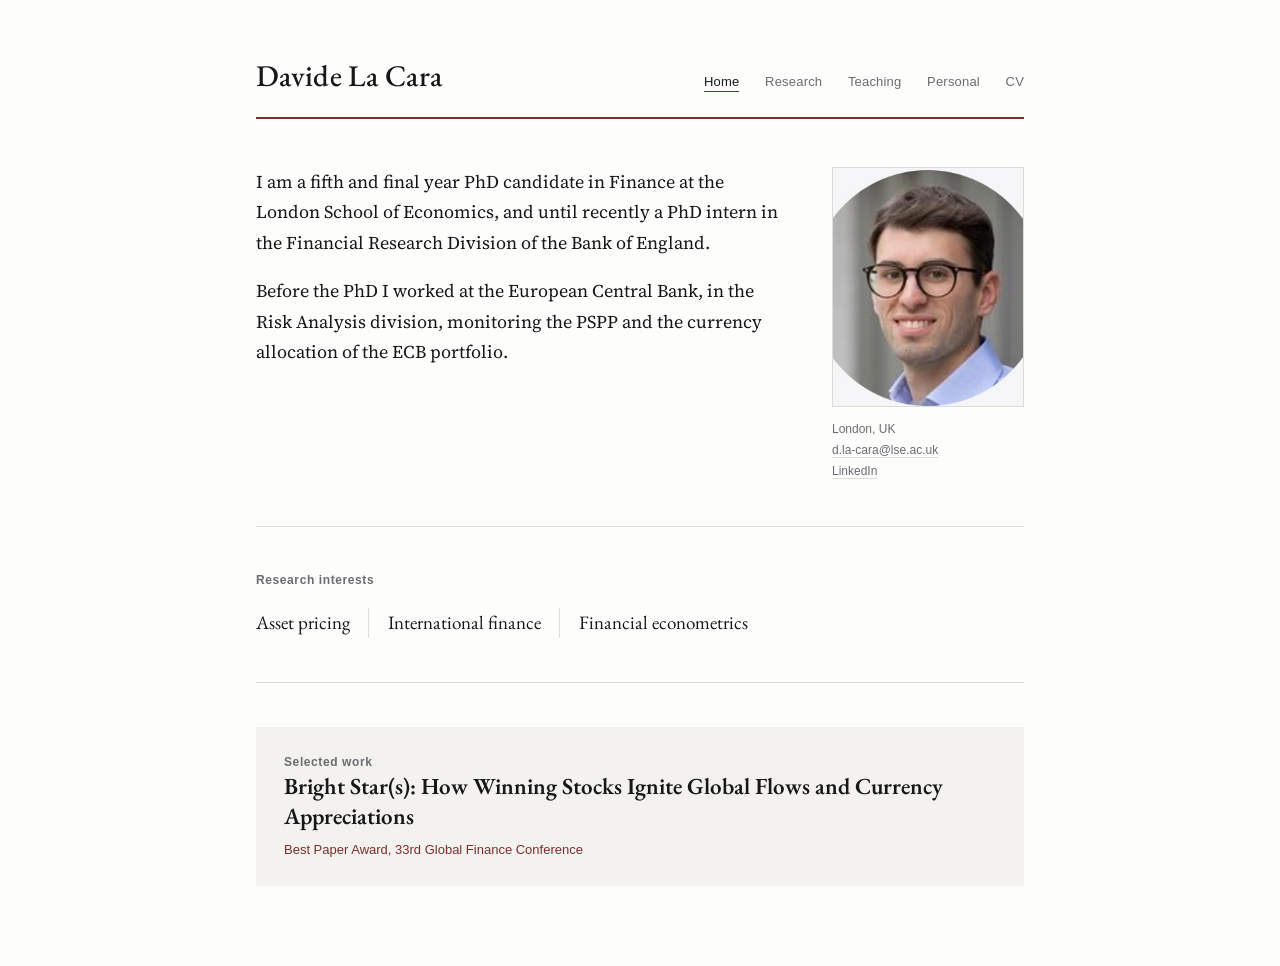
==== index.html @ de154323 "Add files via upload" ====
<!DOCTYPE html>
<html lang="en">
<head>
<meta charset="utf-8">
<meta name="viewport" content="width=device-width, initial-scale=1">
<title>Davide La Cara</title>
<meta name="description" content="Davide La Cara — PhD candidate in Finance at the London School of Economics.">
<link rel="preconnect" href="https://fonts.googleapis.com">
<link rel="preconnect" href="https://fonts.gstatic.com" crossorigin>
<link href="https://fonts.googleapis.com/css2?family=EB+Garamond:wght@400;500;600&family=Source+Serif+4:opsz,wght@8..60,400;8..60,600&display=swap" rel="stylesheet">
<link rel="stylesheet" href="style.css">
</head>
<body>

<header class="masthead">
  <div class="wrap">
    <div class="masthead-inner">
      <p class="wordmark"><a href="index.html">Davide La Cara</a></p>
      <nav>
        <ul>
          <li><a href="index.html" aria-current="page">Home</a></li>
          <li><a href="research.html">Research</a></li>
          <li><a href="teaching.html">Teaching</a></li>
          <li><a href="personal.html">Personal</a></li>
          <li><a href="cv.pdf">CV</a></li>
        </ul>
      </nav>
    </div>
  </div>
</header>

<main class="wrap content">

  <div class="lead">
    <div class="lead-text">
      <p>I am a fifth and final year PhD candidate in Finance at the London School
      of Economics, and until recently a PhD intern in the Financial Research
      Division of the Bank of England.</p>

      <p>Before the PhD I worked at the European Central Bank, in the Risk Analysis
      division, monitoring the PSPP and the currency allocation of the ECB portfolio.</p>
    </div>

    <figure class="portrait">
      <img src="photo.jpg" alt="Davide La Cara">
      <figcaption>
        London, UK<br>
        <a href="mailto:d.la-cara@lse.ac.uk">d.la-cara@lse.ac.uk</a><br>
        <a href="https://www.linkedin.com/in/davide-la-cara-aa39041b1/">LinkedIn</a>
      </figcaption>
    </figure>
  </div>

  <hr class="divider">

  <section class="interests">
    <p class="band">Research interests</p>
    <ul>
      <li>Asset pricing</li>
      <li>International finance</li>
      <li>Financial econometrics</li>
    </ul>
  </section>

  <hr class="divider">

  <section class="selected">
    <p class="band">Selected work</p>
    <h3><a href="research.html">Bright Star(s): How Winning Stocks Ignite Global Flows and Currency Appreciations</a></h3>
    <p class="laurel">Best Paper Award, 33rd Global Finance Conference</p>
  </section>
</main>

</body>
</html>
---- style.css ----
/* ============================================================
   Davide La Cara — personal site
   ============================================================ */

:root {
  --paper:   #fdfdfc;
  --tint:    #f3f2ee;
  --ink:     #17171a;
  --muted:   #6b6b73;
  --rule:    #dedcd6;
  --accent:  #7a2e2e;

  --display: "EB Garamond", Georgia, serif;
  --body:    "Source Serif 4", Georgia, serif;
  --sans:    ui-sans-serif, -apple-system, "Segoe UI", Helvetica, Arial, sans-serif;
}

*, *::before, *::after { box-sizing: border-box; }
html { -webkit-text-size-adjust: 100%; }

body {
  margin: 0;
  background: var(--paper);
  color: var(--ink);
  font-family: var(--body);
  font-size: 1.0625rem;
  line-height: 1.62;
}

/* Horizontal padding only — never the shorthand, or it wipes out
   the vertical padding set on the elements that use this class. */
.wrap {
  max-width: 52rem;
  margin: 0 auto;
  padding-left: 2rem;
  padding-right: 2rem;
}

/* ---------- masthead --------------------------------------- */

.masthead { padding-top: 3.25rem; }

.masthead-inner {
  display: flex;
  align-items: baseline;
  justify-content: space-between;
  gap: 1.5rem 2.5rem;
  flex-wrap: wrap;
  padding-bottom: 1rem;
  border-bottom: 2px solid var(--accent);
}

.wordmark {
  font-family: var(--display);
  font-size: 1.875rem;
  font-weight: 500;
  letter-spacing: 0.01em;
  margin: 0;
}

.wordmark a { color: inherit; text-decoration: none; border: 0; }

.masthead nav ul {
  display: flex;
  gap: 1.6rem;
  list-style: none;
  margin: 0;
  padding: 0;
}

.masthead nav a {
  font-family: var(--sans);
  font-size: 0.8125rem;
  letter-spacing: 0.015em;
  color: var(--muted);
  text-decoration: none;
  border: 0;
  padding-bottom: 2px;
}

.masthead nav a:hover { color: var(--ink); }
.masthead nav a[aria-current="page"] { color: var(--ink); border-bottom: 1px solid var(--accent); }

/* ---------- generic ---------------------------------------- */

.content { padding-top: 3rem; padding-bottom: 5rem; }

p { margin: 0 0 1.1rem; }

a { color: var(--ink); text-decoration: none; border-bottom: 1px solid var(--accent); }
a:hover { color: var(--accent); }

:focus-visible { outline: 2px solid var(--accent); outline-offset: 3px; }

.band {
  font-family: var(--sans);
  font-size: 0.75rem;
  font-weight: 600;
  letter-spacing: 0.05em;
  color: var(--muted);
  margin: 0 0 1.1rem;
}

.divider { height: 1px; background: var(--rule); border: 0; margin: 2.75rem 0; }

/* ---------- home ------------------------------------------- */

.lead {
  display: grid;
  grid-template-columns: minmax(0, 1fr) 12rem;
  gap: 2.75rem;
  align-items: start;
}

.lead-text p { font-size: 1.125rem; line-height: 1.7; }
.lead-text p:last-child { margin-bottom: 0; }

.portrait { margin: 0; }

.portrait img {
  display: block;
  width: 100%;
  aspect-ratio: 4 / 5;
  object-fit: cover;
  background: var(--tint);
  border: 1px solid var(--rule);
}

.portrait figcaption {
  font-family: var(--sans);
  font-size: 0.75rem;
  line-height: 1.75;
  color: var(--muted);
  margin-top: 0.75rem;
}

.portrait figcaption a { color: var(--muted); border-bottom-color: var(--rule); }
.portrait figcaption a:hover { color: var(--accent); border-bottom-color: var(--accent); }

.interests ul {
  display: flex;
  flex-wrap: wrap;
  list-style: none;
  margin: 0;
  padding: 0;
}

.interests li {
  font-family: var(--display);
  font-size: 1.1875rem;
  padding: 0 1.15rem;
  border-left: 1px solid var(--rule);
}

.interests li:first-child { padding-left: 0; border-left: 0; }

.selected { background: var(--tint); padding: 1.6rem 1.75rem; }

.selected h3 {
  font-family: var(--display);
  font-size: 1.4375rem;
  font-weight: 600;
  line-height: 1.3;
  margin: 0 0 0.45rem;
}

.selected h3 a { border: 0; }
.selected h3 a:hover { color: var(--accent); }
.selected p { margin: 0; }

.laurel { font-family: var(--sans); font-size: 0.8125rem; color: var(--accent); }

/* ---------- research --------------------------------------- */

.paper { padding-bottom: 2.5rem; margin-bottom: 2.5rem; border-bottom: 1px solid var(--rule); }
.paper:last-child { padding-bottom: 0; margin-bottom: 0; border-bottom: 0; }

.paper h3 {
  font-family: var(--display);
  font-size: 1.4375rem;
  font-weight: 600;
  line-height: 1.3;
  margin: 0 0 0.4rem;
}

.meta { font-family: var(--sans); font-size: 0.8125rem; color: var(--muted); margin: 0 0 0.9rem; }

.abstract { margin: 0; }

.venues {
  font-family: var(--sans);
  font-size: 0.8125rem;
  line-height: 1.65;
  color: var(--muted);
  margin: 0.9rem 0 0;
}

.venues a { color: var(--muted); border-bottom-color: var(--rule); }
.venues a:hover { color: var(--accent); border-bottom-color: var(--accent); }

.award { color: var(--accent); }

/* ---------- teaching --------------------------------------- */

.courses { margin: 0; }

.courses div {
  display: grid;
  grid-template-columns: 5rem minmax(0, 1fr);
  gap: 1.25rem;
  padding: 0.65rem 0;
  border-bottom: 1px solid var(--rule);
}

.courses div:last-child { border-bottom: 0; }

.code { font-family: var(--sans); font-size: 0.8125rem; color: var(--accent); padding-top: 0.3rem; }
.title { font-family: var(--display); font-size: 1.1875rem; }

/* ---------- personal --------------------------------------- */

.note { max-width: 36rem; font-size: 1.125rem; line-height: 1.7; }

.plate { margin: 0; max-width: 40rem; }

.plate img {
  display: block;
  width: 100%;
  aspect-ratio: 3 / 2;
  object-fit: cover;
  background: var(--tint);
  border: 1px solid var(--rule);
}

.plate figcaption {
  font-family: var(--sans);
  font-size: 0.75rem;
  color: var(--muted);
  margin-top: 0.6rem;
}

.reading { margin: 0; padding: 0; list-style: none; }
.reading li { padding: 0.75rem 0; border-bottom: 1px solid var(--rule); }
.reading li:last-child { border-bottom: 0; }
.reading .book { font-family: var(--display); font-size: 1.1875rem; line-height: 1.3; }
.reading .author { font-family: var(--sans); font-size: 0.8125rem; color: var(--muted); margin-top: 0.1rem; }

/* ---------- responsive ------------------------------------- */

@media (max-width: 44rem) {
  .wrap { padding-left: 1.25rem; padding-right: 1.25rem; }
  .masthead { padding-top: 2rem; }
  .masthead-inner { gap: 0.85rem; padding-bottom: 0.8rem; }
  .wordmark { font-size: 1.625rem; }
  .masthead nav ul { gap: 1.1rem; flex-wrap: wrap; }

  .content { padding-top: 2rem; padding-bottom: 3.5rem; }
  .divider { margin: 2rem 0; }

  .lead { grid-template-columns: 1fr; gap: 1.5rem; }
  .portrait { order: -1; max-width: 10rem; }
  .lead-text p, .note { font-size: 1.0625rem; }

  .interests ul { display: block; }
  .interests li {
    padding: 0.45rem 0;
    border-left: 0;
    border-bottom: 1px solid var(--rule);
  }
  .interests li:first-child { border-top: 1px solid var(--rule); }

  .selected { padding: 1.25rem 1.15rem; }
  .courses div { grid-template-columns: 4.25rem minmax(0, 1fr); gap: 0.9rem; }
}

@media (prefers-reduced-motion: reduce) {
  * { transition: none !important; animation: none !important; }
}
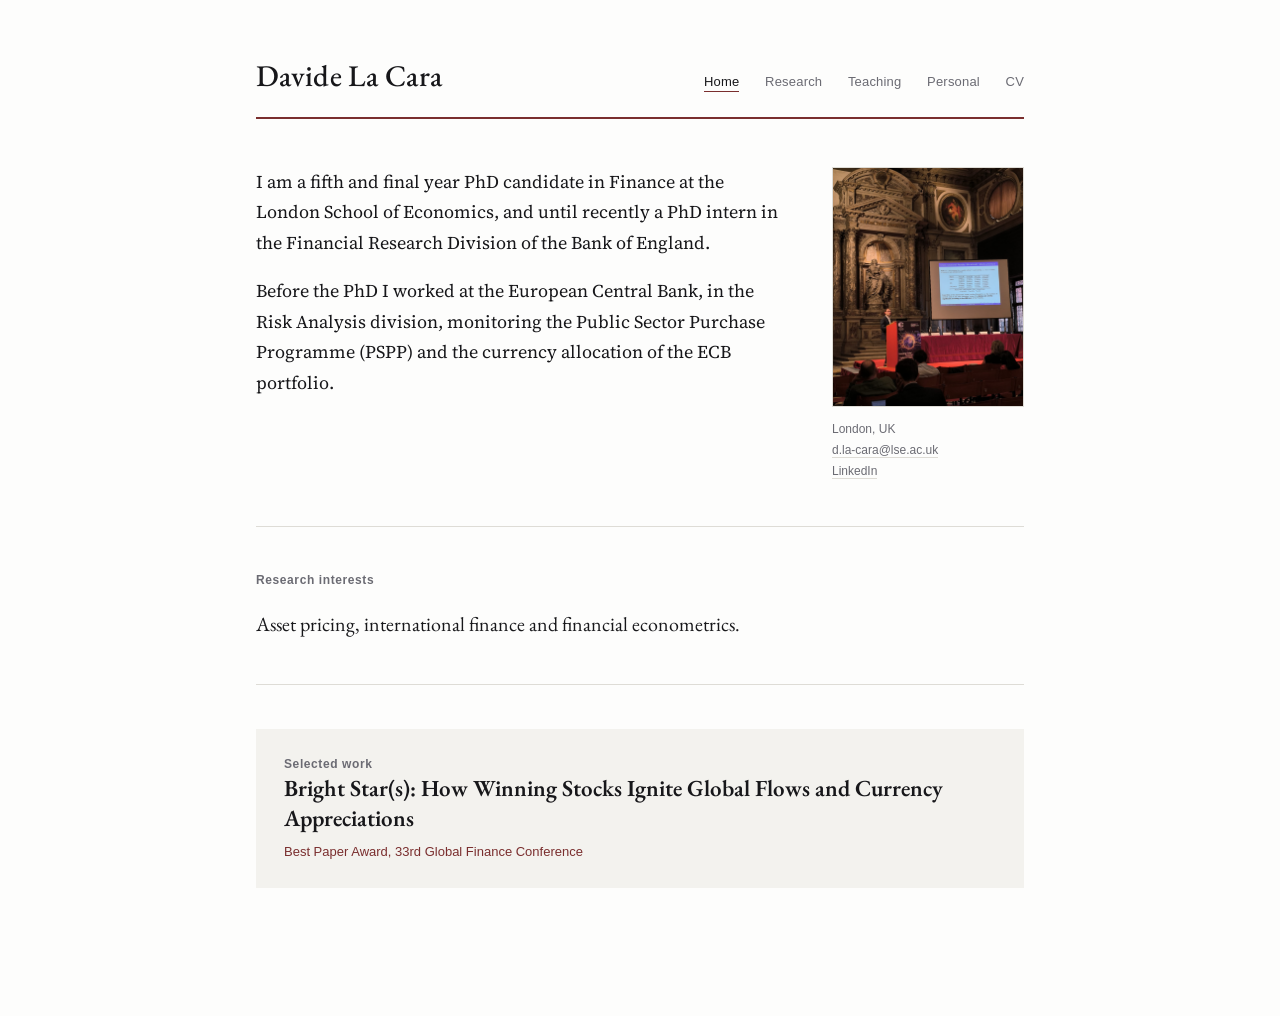
==== commit 0787cf4c: "Add files via upload" ====
--- a/index.html
+++ b/index.html
@@ -38,7 +38,8 @@
       Division of the Bank of England.</p>
 
       <p>Before the PhD I worked at the European Central Bank, in the Risk Analysis
-      division, monitoring the PSPP and the currency allocation of the ECB portfolio.</p>
+      division, monitoring the Public Sector Purchase Programme (PSPP) and the currency
+      allocation of the ECB portfolio.</p>
     </div>
 
     <figure class="portrait">
@@ -55,11 +56,7 @@
 
   <section class="interests">
     <p class="band">Research interests</p>
-    <ul>
-      <li>Asset pricing</li>
-      <li>International finance</li>
-      <li>Financial econometrics</li>
-    </ul>
+    <p class="interest-line">Asset pricing, international finance and financial econometrics.</p>
   </section>
 
   <hr class="divider">
--- a/style.css
+++ b/style.css
@@ -83,7 +83,7 @@
 
 /* ---------- generic ---------------------------------------- */
 
-.content { padding-top: 3rem; padding-bottom: 5rem; }
+.content { padding-top: 3rem; padding-bottom: 8rem; }
 
 p { margin: 0 0 1.1rem; }
 
@@ -137,22 +137,11 @@
 .portrait figcaption a { color: var(--muted); border-bottom-color: var(--rule); }
 .portrait figcaption a:hover { color: var(--accent); border-bottom-color: var(--accent); }
 
-.interests ul {
-  display: flex;
-  flex-wrap: wrap;
-  list-style: none;
-  margin: 0;
-  padding: 0;
-}
-
-.interests li {
-  font-family: var(--display);
-  font-size: 1.1875rem;
-  padding: 0 1.15rem;
-  border-left: 1px solid var(--rule);
-}
-
-.interests li:first-child { padding-left: 0; border-left: 0; }
+.interest-line {
+  font-family: var(--display);
+  font-size: 1.25rem;
+  margin: 0;
+}
 
 .selected { background: var(--tint); padding: 1.6rem 1.75rem; }
 
@@ -204,7 +193,7 @@
 
 .courses { margin: 0; }
 
-.courses div {
+.courses > div {
   display: grid;
   grid-template-columns: 5rem minmax(0, 1fr);
   gap: 1.25rem;
@@ -212,7 +201,7 @@
   border-bottom: 1px solid var(--rule);
 }
 
-.courses div:last-child { border-bottom: 0; }
+.courses > div:last-child { border-bottom: 0; }
 
 .code { font-family: var(--sans); font-size: 0.8125rem; color: var(--accent); padding-top: 0.3rem; }
 .title { font-family: var(--display); font-size: 1.1875rem; }
@@ -254,23 +243,17 @@
   .wordmark { font-size: 1.625rem; }
   .masthead nav ul { gap: 1.1rem; flex-wrap: wrap; }
 
-  .content { padding-top: 2rem; padding-bottom: 3.5rem; }
+  .content { padding-top: 2rem; padding-bottom: 6rem; }
   .divider { margin: 2rem 0; }
 
   .lead { grid-template-columns: 1fr; gap: 1.5rem; }
   .portrait { order: -1; max-width: 10rem; }
   .lead-text p, .note { font-size: 1.0625rem; }
 
-  .interests ul { display: block; }
-  .interests li {
-    padding: 0.45rem 0;
-    border-left: 0;
-    border-bottom: 1px solid var(--rule);
-  }
-  .interests li:first-child { border-top: 1px solid var(--rule); }
+  .interest-line { font-size: 1.1875rem; }
 
   .selected { padding: 1.25rem 1.15rem; }
-  .courses div { grid-template-columns: 4.25rem minmax(0, 1fr); gap: 0.9rem; }
+  .courses > div { grid-template-columns: 4.25rem minmax(0, 1fr); gap: 0.9rem; }
 }
 
 @media (prefers-reduced-motion: reduce) {
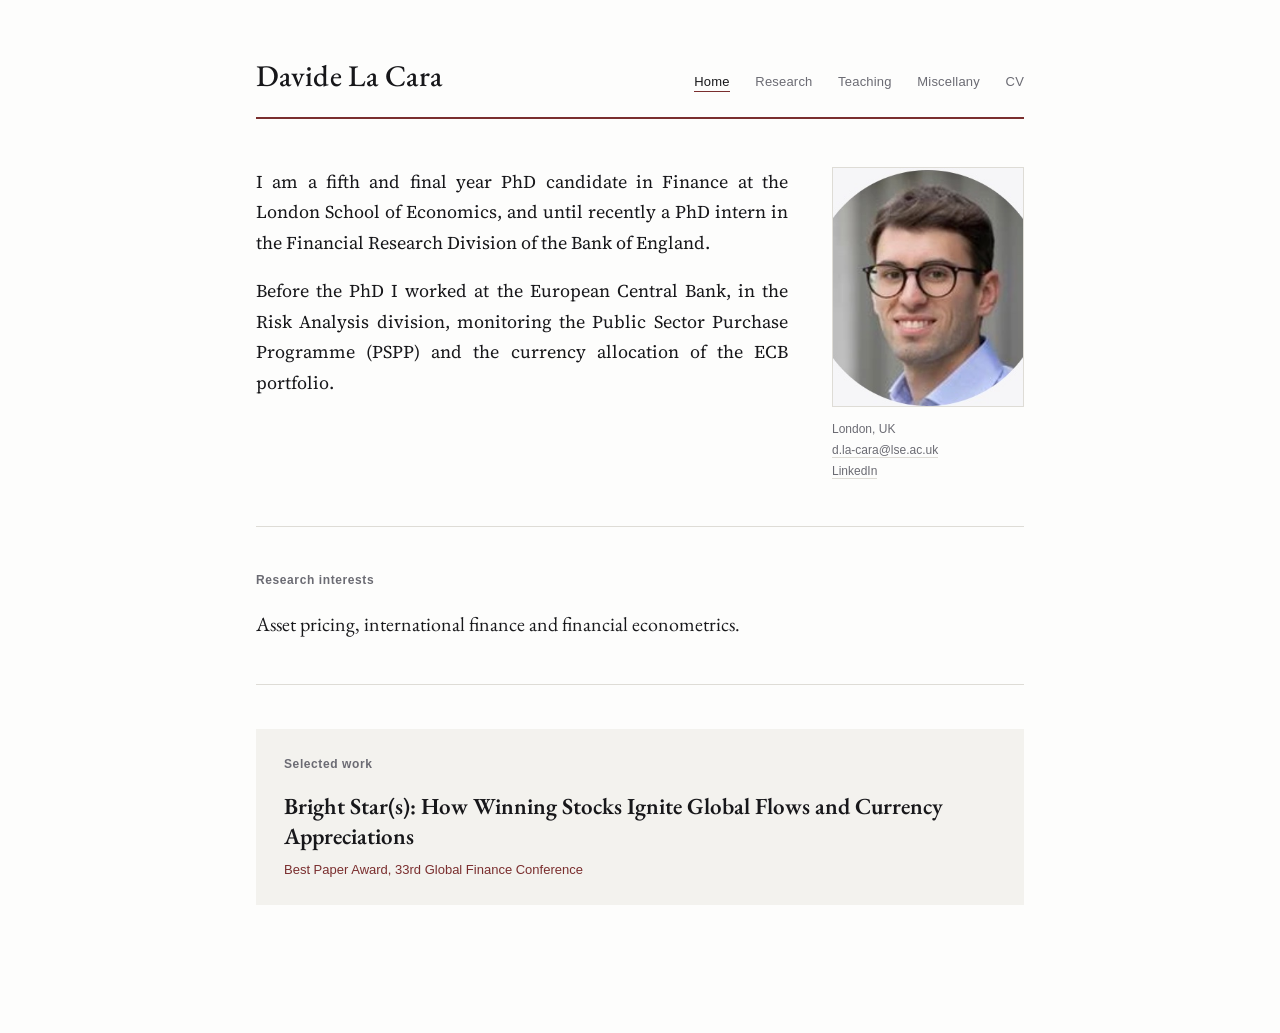
==== commit e327c49d: "Add files via upload" ====
--- a/index.html
+++ b/index.html
@@ -3,25 +3,57 @@
 <head>
 <meta charset="utf-8">
 <meta name="viewport" content="width=device-width, initial-scale=1">
-<title>Davide La Cara</title>
-<meta name="description" content="Davide La Cara — PhD candidate in Finance at the London School of Economics.">
+<title>Davide La Cara — PhD Candidate in Finance, LSE</title>
+<meta name="description" content="Davide La Cara is a PhD candidate in Finance at the London School of Economics, working on asset pricing, international finance and financial econometrics.">
+<link rel="canonical" href="https://davide-lacara.github.io/index.html">
+<meta property="og:type" content="profile">
+<meta property="og:title" content="Davide La Cara — PhD Candidate in Finance, LSE">
+<meta property="og:description" content="Davide La Cara is a PhD candidate in Finance at the London School of Economics, working on asset pricing, international finance and financial econometrics.">
+<meta property="og:url" content="https://davide-lacara.github.io/index.html">
+<meta property="og:image" content="https://davide-lacara.github.io/photo.jpg">
 <link rel="preconnect" href="https://fonts.googleapis.com">
 <link rel="preconnect" href="https://fonts.gstatic.com" crossorigin>
 <link href="https://fonts.googleapis.com/css2?family=EB+Garamond:wght@400;500;600&family=Source+Serif+4:opsz,wght@8..60,400;8..60,600&display=swap" rel="stylesheet">
 <link rel="stylesheet" href="style.css">
+<script type="application/ld+json">
+{
+  "@context": "https://schema.org",
+  "@type": "Person",
+  "name": "Davide La Cara",
+  "jobTitle": "PhD Candidate in Finance",
+  "url": "https://davide-lacara.github.io/",
+  "email": "d.la-cara@lse.ac.uk",
+  "affiliation": {
+    "@type": "CollegeOrUniversity",
+    "name": "London School of Economics and Political Science",
+    "url": "https://www.lse.ac.uk/finance"
+  },
+  "alumniOf": [
+    {"@type": "CollegeOrUniversity", "name": "Universit\u00e0 Commerciale Luigi Bocconi"},
+    {"@type": "CollegeOrUniversity", "name": "Keio University"}
+  ],
+  "knowsAbout": ["Asset pricing", "International finance", "Financial econometrics",
+                 "Foreign exchange", "Cross-border capital flows"],
+  "sameAs": [
+    "https://www.lse.ac.uk/people/davide-la-cara",
+    "https://www.fmg.ac.uk/people/davide-la-cara",
+    "https://www.linkedin.com/in/davide-la-cara-aa39041b1/"
+  ]
+}
+</script>
 </head>
 <body>
 
 <header class="masthead">
   <div class="wrap">
     <div class="masthead-inner">
-      <p class="wordmark"><a href="index.html">Davide La Cara</a></p>
+      <h1 class="wordmark"><a href="index.html">Davide La Cara</a></h1>
       <nav>
         <ul>
           <li><a href="index.html" aria-current="page">Home</a></li>
           <li><a href="research.html">Research</a></li>
           <li><a href="teaching.html">Teaching</a></li>
-          <li><a href="personal.html">Personal</a></li>
+          <li><a href="miscellany.html">Miscellany</a></li>
           <li><a href="cv.pdf">CV</a></li>
         </ul>
       </nav>
@@ -55,14 +87,14 @@
   <hr class="divider">
 
   <section class="interests">
-    <p class="band">Research interests</p>
+    <h2 class="band">Research interests</h2>
     <p class="interest-line">Asset pricing, international finance and financial econometrics.</p>
   </section>
 
   <hr class="divider">
 
   <section class="selected">
-    <p class="band">Selected work</p>
+    <h2 class="band">Selected work</h2>
     <h3><a href="research.html">Bright Star(s): How Winning Stocks Ignite Global Flows and Currency Appreciations</a></h3>
     <p class="laurel">Best Paper Award, 33rd Global Finance Conference</p>
   </section>
--- a/style.css
+++ b/style.css
@@ -103,6 +103,18 @@
 
 .divider { height: 1px; background: var(--rule); border: 0; margin: 2.75rem 0; }
 
+.band-gap { margin-top: 3.25rem; }
+
+.page-note {
+  font-family: var(--sans);
+  font-size: 0.8125rem;
+  color: var(--muted);
+  margin: 0 0 2rem;
+}
+
+.page-note a { color: var(--muted); border-bottom-color: var(--rule); }
+.page-note a:hover { color: var(--accent); border-bottom-color: var(--accent); }
+
 /* ---------- home ------------------------------------------- */
 
 .lead {
@@ -112,7 +124,13 @@
   align-items: start;
 }
 
-.lead-text p { font-size: 1.125rem; line-height: 1.7; }
+.lead-text p {
+  font-size: 1.125rem;
+  line-height: 1.7;
+  text-align: justify;
+  -webkit-hyphens: auto;
+  hyphens: auto;
+}
 .lead-text p:last-child { margin-bottom: 0; }
 
 .portrait { margin: 0; }
@@ -172,22 +190,58 @@
   margin: 0 0 0.4rem;
 }
 
-.meta { font-family: var(--sans); font-size: 0.8125rem; color: var(--muted); margin: 0 0 0.9rem; }
-
-.abstract { margin: 0; }
+.meta { font-family: var(--sans); font-size: 0.8125rem; color: var(--muted); margin: 0 0 0.45rem; }
+
+.abstract {
+  margin: 0;
+  text-align: justify;
+  -webkit-hyphens: auto;
+  hyphens: auto;
+}
 
 .venues {
   font-family: var(--sans);
   font-size: 0.8125rem;
   line-height: 1.65;
   color: var(--muted);
-  margin: 0.9rem 0 0;
+  margin: 0;
 }
 
 .venues a { color: var(--muted); border-bottom-color: var(--rule); }
 .venues a:hover { color: var(--accent); border-bottom-color: var(--accent); }
 
 .award { color: var(--accent); }
+
+/* collapsible abstract — native <details>, no JavaScript */
+.abs { margin-top: 1rem; }
+
+.abs summary {
+  font-family: var(--sans);
+  font-size: 0.8125rem;
+  color: var(--muted);
+  cursor: pointer;
+  list-style: none;
+  display: inline-flex;
+  align-items: center;
+  gap: 0.45rem;
+  padding: 0.15rem 0;
+}
+
+.abs summary::-webkit-details-marker { display: none; }
+
+.abs summary::before {
+  content: "";
+  width: 0;
+  height: 0;
+  border-left: 5px solid var(--accent);
+  border-top: 4px solid transparent;
+  border-bottom: 4px solid transparent;
+  transition: transform 0.15s ease;
+}
+
+.abs[open] summary::before { transform: rotate(90deg); }
+.abs summary:hover { color: var(--ink); }
+.abs .abstract { margin-top: 0.85rem; }
 
 /* ---------- teaching --------------------------------------- */
 
@@ -208,9 +262,18 @@
 
 /* ---------- personal --------------------------------------- */
 
-.note { max-width: 36rem; font-size: 1.125rem; line-height: 1.7; }
+.note {
+  max-width: 36rem;
+  font-size: 1.125rem;
+  line-height: 1.7;
+  text-align: justify;
+  -webkit-hyphens: auto;
+  hyphens: auto;
+}
 
 .plate { margin: 0; max-width: 40rem; }
+
+.plate-gap { margin-top: 2.75rem; }
 
 .plate img {
   display: block;
@@ -253,7 +316,9 @@
   .interest-line { font-size: 1.1875rem; }
 
   .selected { padding: 1.25rem 1.15rem; }
-  .courses > div { grid-template-columns: 4.25rem minmax(0, 1fr); gap: 0.9rem; }
+  .courses > div { display: block; padding: 0.8rem 0; }
+  .code { padding-top: 0; margin-bottom: 0.15rem; }
+  .title { font-size: 1.125rem; }
 }
 
 @media (prefers-reduced-motion: reduce) {
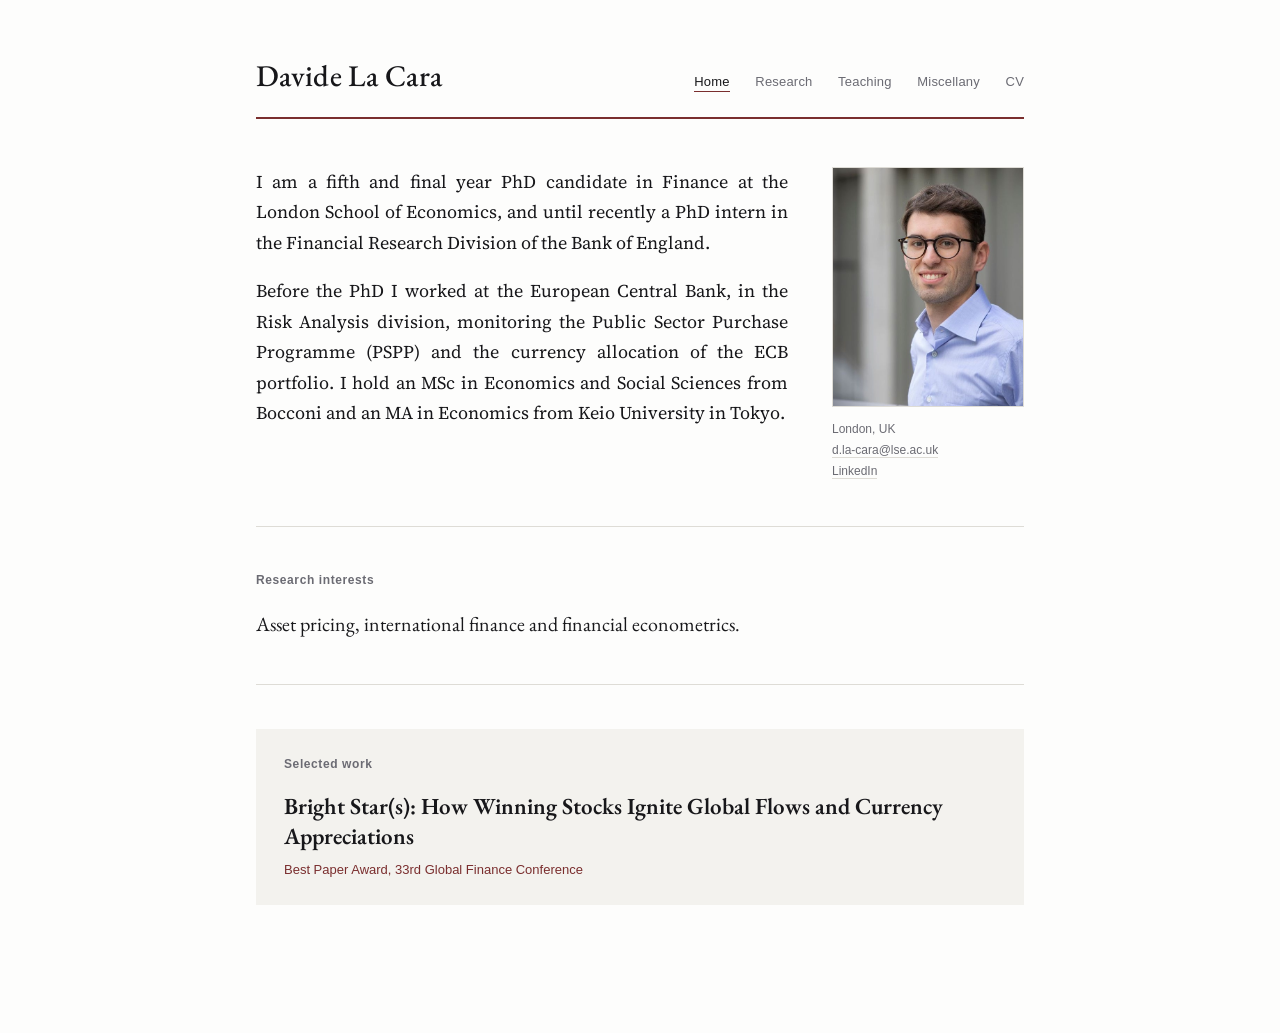
==== commit c761fa04: "Add files via upload" ====
--- a/index.html
+++ b/index.html
@@ -71,7 +71,8 @@
 
       <p>Before the PhD I worked at the European Central Bank, in the Risk Analysis
       division, monitoring the Public Sector Purchase Programme (PSPP) and the currency
-      allocation of the ECB portfolio.</p>
+      allocation of the ECB portfolio. I hold an MSc in Economics and Social Sciences
+      from Bocconi and an MA in Economics from Keio University in Tokyo.</p>
     </div>
 
     <figure class="portrait">
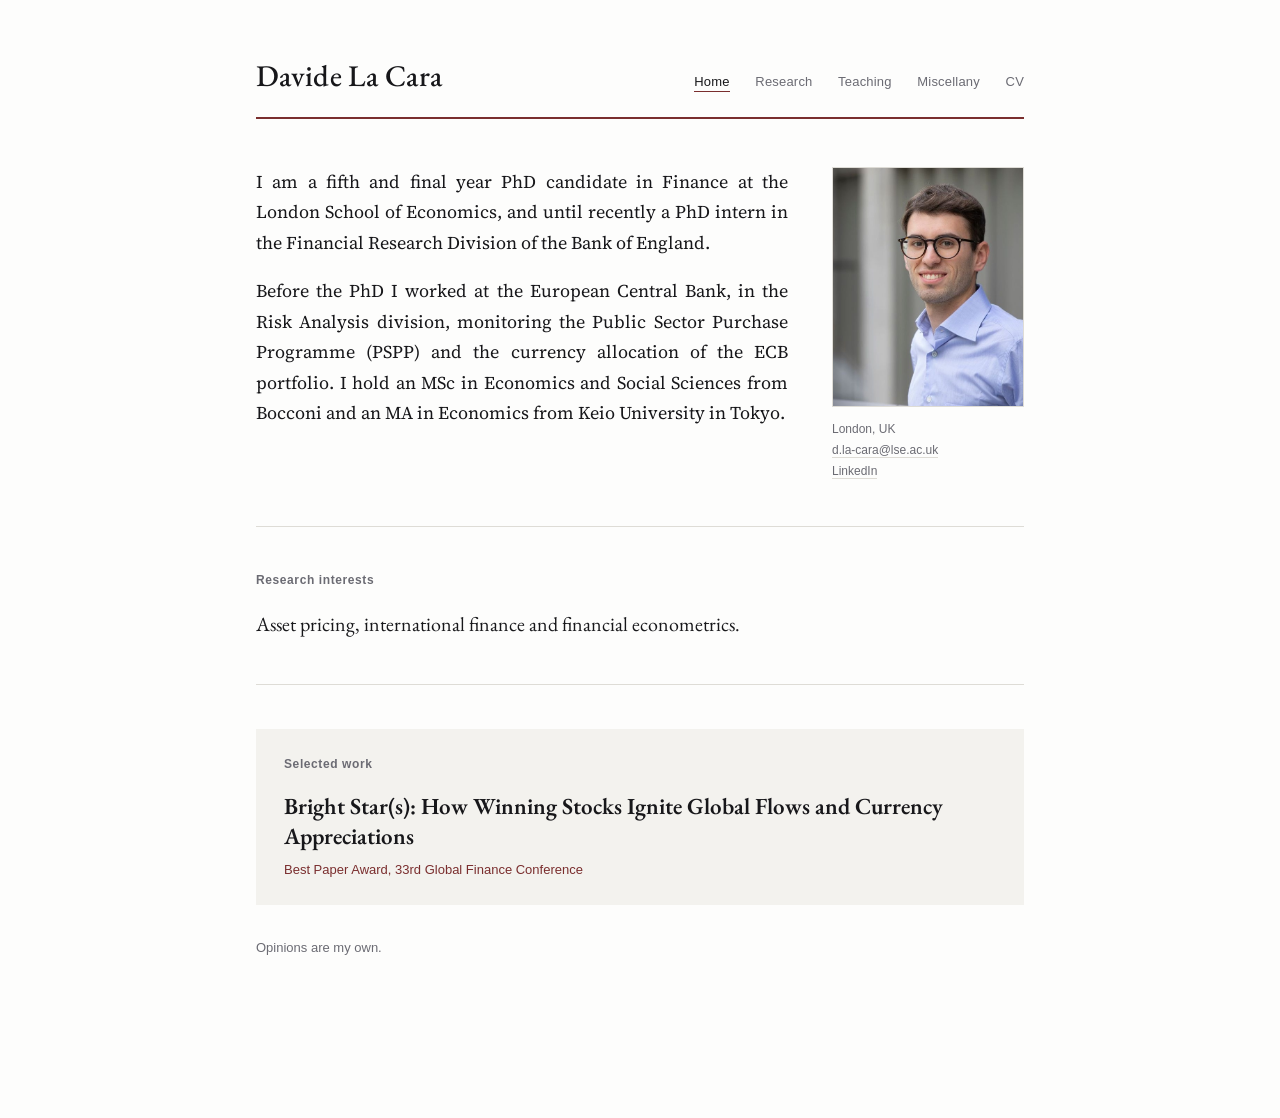
==== commit 2c5d56f1: "Add page note about personal opinions" ====
--- a/index.html
+++ b/index.html
@@ -5,11 +5,11 @@
 <meta name="viewport" content="width=device-width, initial-scale=1">
 <title>Davide La Cara — PhD Candidate in Finance, LSE</title>
 <meta name="description" content="Davide La Cara is a PhD candidate in Finance at the London School of Economics, working on asset pricing, international finance and financial econometrics.">
-<link rel="canonical" href="https://davide-lacara.github.io/index.html">
+<link rel="canonical" href="https://davide-lacara.github.io/">
 <meta property="og:type" content="profile">
 <meta property="og:title" content="Davide La Cara — PhD Candidate in Finance, LSE">
 <meta property="og:description" content="Davide La Cara is a PhD candidate in Finance at the London School of Economics, working on asset pricing, international finance and financial econometrics.">
-<meta property="og:url" content="https://davide-lacara.github.io/index.html">
+<meta property="og:url" content="https://davide-lacara.github.io/">
 <meta property="og:image" content="https://davide-lacara.github.io/photo.jpg">
 <link rel="preconnect" href="https://fonts.googleapis.com">
 <link rel="preconnect" href="https://fonts.gstatic.com" crossorigin>
@@ -47,10 +47,10 @@
 <header class="masthead">
   <div class="wrap">
     <div class="masthead-inner">
-      <h1 class="wordmark"><a href="index.html">Davide La Cara</a></h1>
+      <h1 class="wordmark"><a href="/">Davide La Cara</a></h1>
       <nav>
         <ul>
-          <li><a href="index.html" aria-current="page">Home</a></li>
+          <li><a href="/" aria-current="page">Home</a></li>
           <li><a href="research.html">Research</a></li>
           <li><a href="teaching.html">Teaching</a></li>
           <li><a href="miscellany.html">Miscellany</a></li>
@@ -99,6 +99,7 @@
     <h3><a href="research.html">Bright Star(s): How Winning Stocks Ignite Global Flows and Currency Appreciations</a></h3>
     <p class="laurel">Best Paper Award, 33rd Global Finance Conference</p>
   </section>
+  <p class="page-note" style="margin-top:2rem">Opinions are my own.</p>
 </main>
 
 </body>
--- a/style.css
+++ b/style.css
@@ -105,6 +105,8 @@
 
 .band-gap { margin-top: 3.25rem; }
 
+.eval { margin-top: 1.5rem; margin-bottom: 0; }
+
 .page-note {
   font-family: var(--sans);
   font-size: 0.8125rem;
@@ -257,7 +259,7 @@
 
 .courses > div:last-child { border-bottom: 0; }
 
-.code { font-family: var(--sans); font-size: 0.8125rem; color: var(--accent); padding-top: 0.3rem; }
+.code { font-family: var(--sans); font-size: 0.8125rem; line-height: 1.5; color: var(--accent); padding-top: 0.3rem; }
 .title { font-family: var(--display); font-size: 1.1875rem; }
 
 /* ---------- personal --------------------------------------- */
